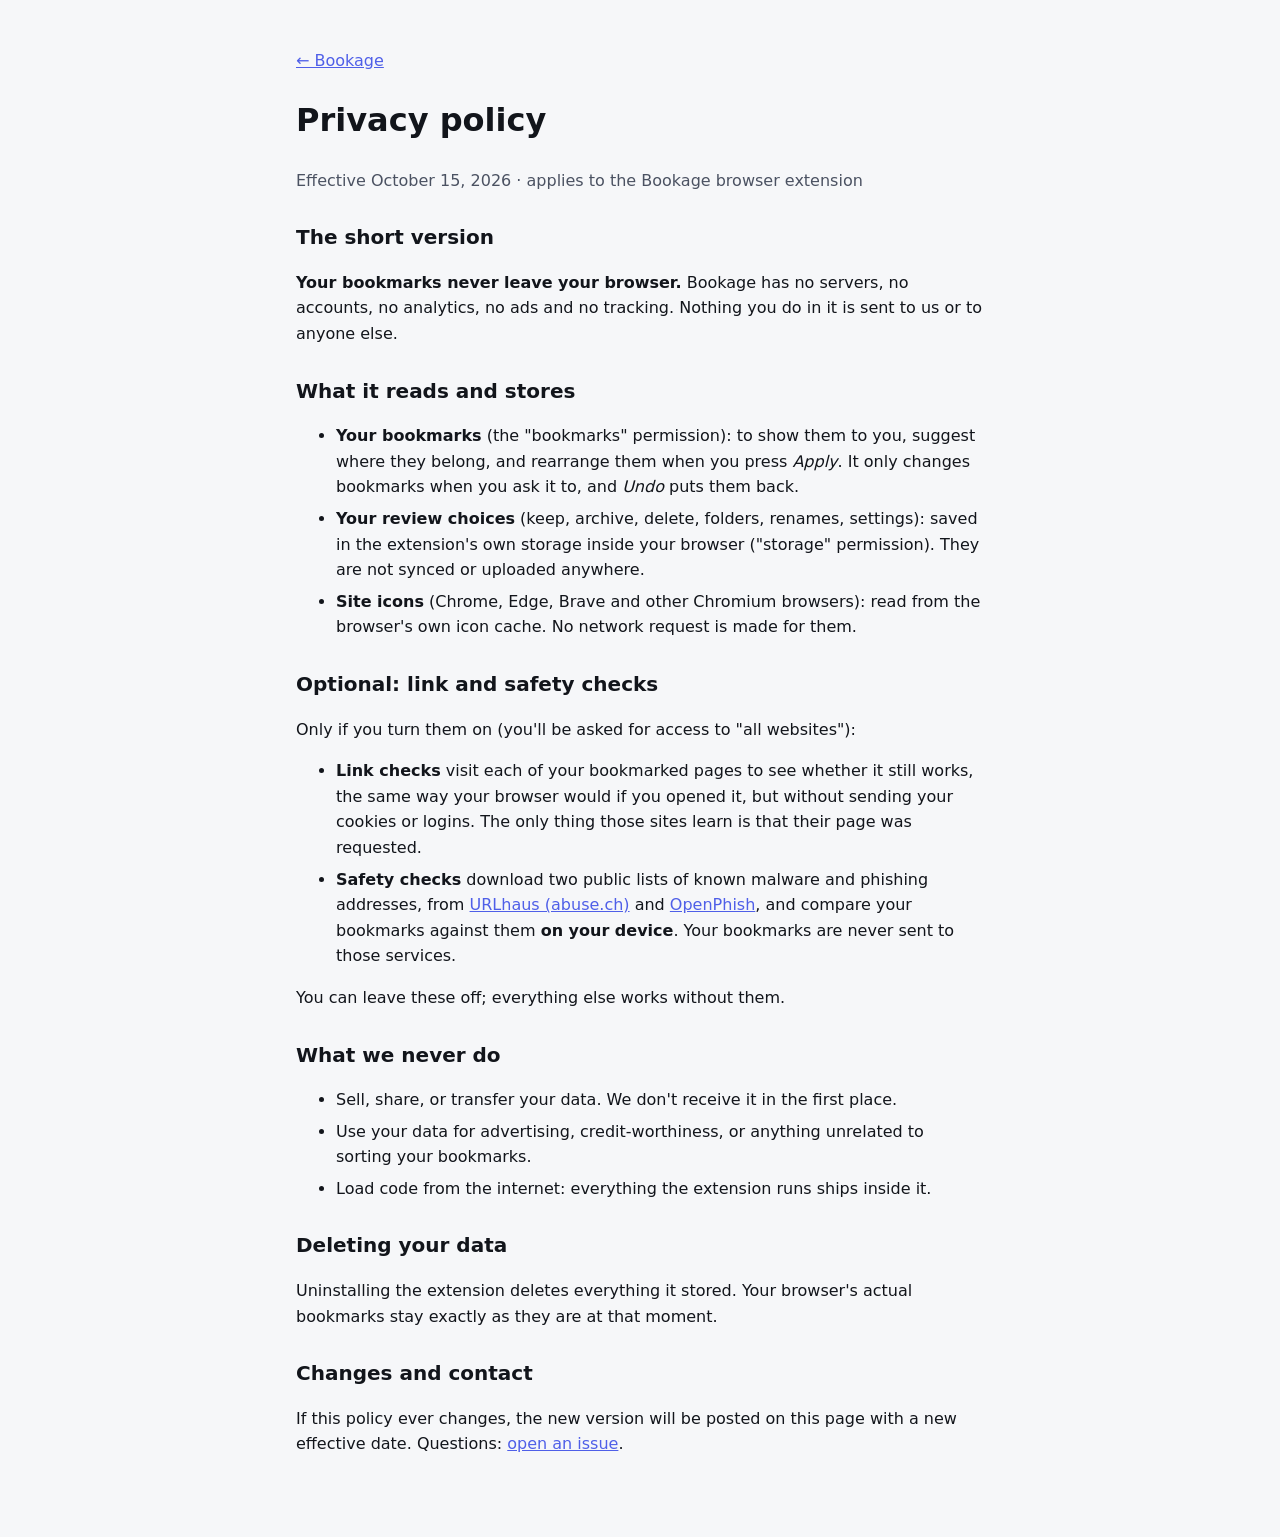
==== privacy.html @ 9f22aaba "Bookage website: landing page + privacy policy" ====
<!doctype html>
<html lang="en">
<head>
<meta charset="utf-8">
<meta name="viewport" content="width=device-width, initial-scale=1">
<title>Privacy policy · Bookage</title>
<link rel="stylesheet" href="site.css">
<link rel="icon" href="logo.svg" type="image/svg+xml">
</head>
<body>
<main class="doc">
  <p><a href="index.html">← Bookage</a></p>
  <h1>Privacy policy</h1>
  <p class="muted">Effective October 15, 2026 · applies to the Bookage browser extension</p>

  <h2>The short version</h2>
  <p><b>Your bookmarks never leave your browser.</b> Bookage has no servers, no accounts, no analytics,
    no ads and no tracking. Nothing you do in it is sent to us or to anyone else.</p>

  <h2>What it reads and stores</h2>
  <ul>
    <li><b>Your bookmarks</b> (the "bookmarks" permission): to show them to you, suggest where they belong, and
      rearrange them when you press <i>Apply</i>. It only changes bookmarks when you ask it to, and <i>Undo</i> puts them back.</li>
    <li><b>Your review choices</b> (keep, archive, delete, folders, renames, settings): saved in the extension's own
      storage inside your browser ("storage" permission). They are not synced or uploaded anywhere.</li>
    <li><b>Site icons</b> (Chrome, Edge, Brave and other Chromium browsers): read from the browser's own icon cache.
      No network request is made for them.</li>
  </ul>

  <h2>Optional: link and safety checks</h2>
  <p>Only if you turn them on (you'll be asked for access to "all websites"):</p>
  <ul>
    <li><b>Link checks</b> visit each of your bookmarked pages to see whether it still works, the same way your browser
      would if you opened it, but without sending your cookies or logins. The only thing those sites learn is that
      their page was requested.</li>
    <li><b>Safety checks</b> download two public lists of known malware and phishing addresses, from
      <a href="https://urlhaus.abuse.ch/">URLhaus (abuse.ch)</a> and <a href="https://openphish.com/">OpenPhish</a>,
      and compare your bookmarks against them <b>on your device</b>. Your bookmarks are never sent to those services.</li>
  </ul>
  <p>You can leave these off; everything else works without them.</p>

  <h2>What we never do</h2>
  <ul>
    <li>Sell, share, or transfer your data. We don't receive it in the first place.</li>
    <li>Use your data for advertising, credit-worthiness, or anything unrelated to sorting your bookmarks.</li>
    <li>Load code from the internet: everything the extension runs ships inside it.</li>
  </ul>

  <h2>Deleting your data</h2>
  <p>Uninstalling the extension deletes everything it stored. Your browser's actual bookmarks stay exactly as they are at that moment.</p>

  <h2>Changes and contact</h2>
  <p>If this policy ever changes, the new version will be posted on this page with a new effective date.
    Questions: <a href="https://github.com/MykulCarr/bookage-site/issues">open an issue</a>.</p>
</main>
</body>
</html>
---- site.css ----
:root { color-scheme: dark; --bg: #0a0b0e; --panel: #15181e; --border: #2c323e; --text: #e8eaef; --muted: #a2a8b6; --accent: #8b96ff; }
@media (prefers-color-scheme: light) { :root { color-scheme: light; --bg: #f6f7f9; --panel: #fff; --border: #e5e7ec; --text: #12151b; --muted: #4b5262; --accent: #4f5fe8; } }
* { box-sizing: border-box; }
body { margin: 0; background: var(--bg); color: var(--text); font: 16px/1.6 "Segoe UI", system-ui, -apple-system, Roboto, sans-serif; }
a { color: var(--accent); }
.hero { text-align: center; padding: 64px 16px 40px; max-width: 760px; margin: 0 auto; }
.hero img { filter: drop-shadow(0 8px 24px rgba(0,0,0,.35)); }
.hero h1 { font-size: clamp(32px, 6vw, 48px); margin: 12px 0 8px; letter-spacing: -.02em; }
.lead { color: var(--muted); font-size: 18px; margin: 0 auto 20px; }
.badges { display: flex; flex-wrap: wrap; gap: 8px; justify-content: center; }
.badges span { border: 1px solid var(--border); border-radius: 999px; padding: 4px 12px; font-size: 13px; color: var(--muted); }
.soon { display: inline-block; margin-top: 12px; padding: 10px 18px; border-radius: 10px; background: var(--accent); color: #0a0b0e; font-weight: 600; }
.features { display: grid; grid-template-columns: repeat(auto-fit, minmax(min(260px, 100%), 1fr)); gap: 14px; max-width: 1000px; margin: 0 auto; padding: 0 16px 48px; }
.features section { background: var(--panel); border: 1px solid var(--border); border-radius: 14px; padding: 18px 20px; }
.features h2 { font-size: 17px; margin: 0 0 6px; }
.features p { margin: 0; color: var(--muted); }
.doc { max-width: 720px; margin: 0 auto; padding: 32px 16px 64px; }
.doc h2 { margin-top: 28px; font-size: 20px; }
.doc li { margin: 6px 0; }
.muted { color: var(--muted); }
footer { text-align: center; color: var(--muted); padding: 24px 16px 40px; font-size: 14px; }
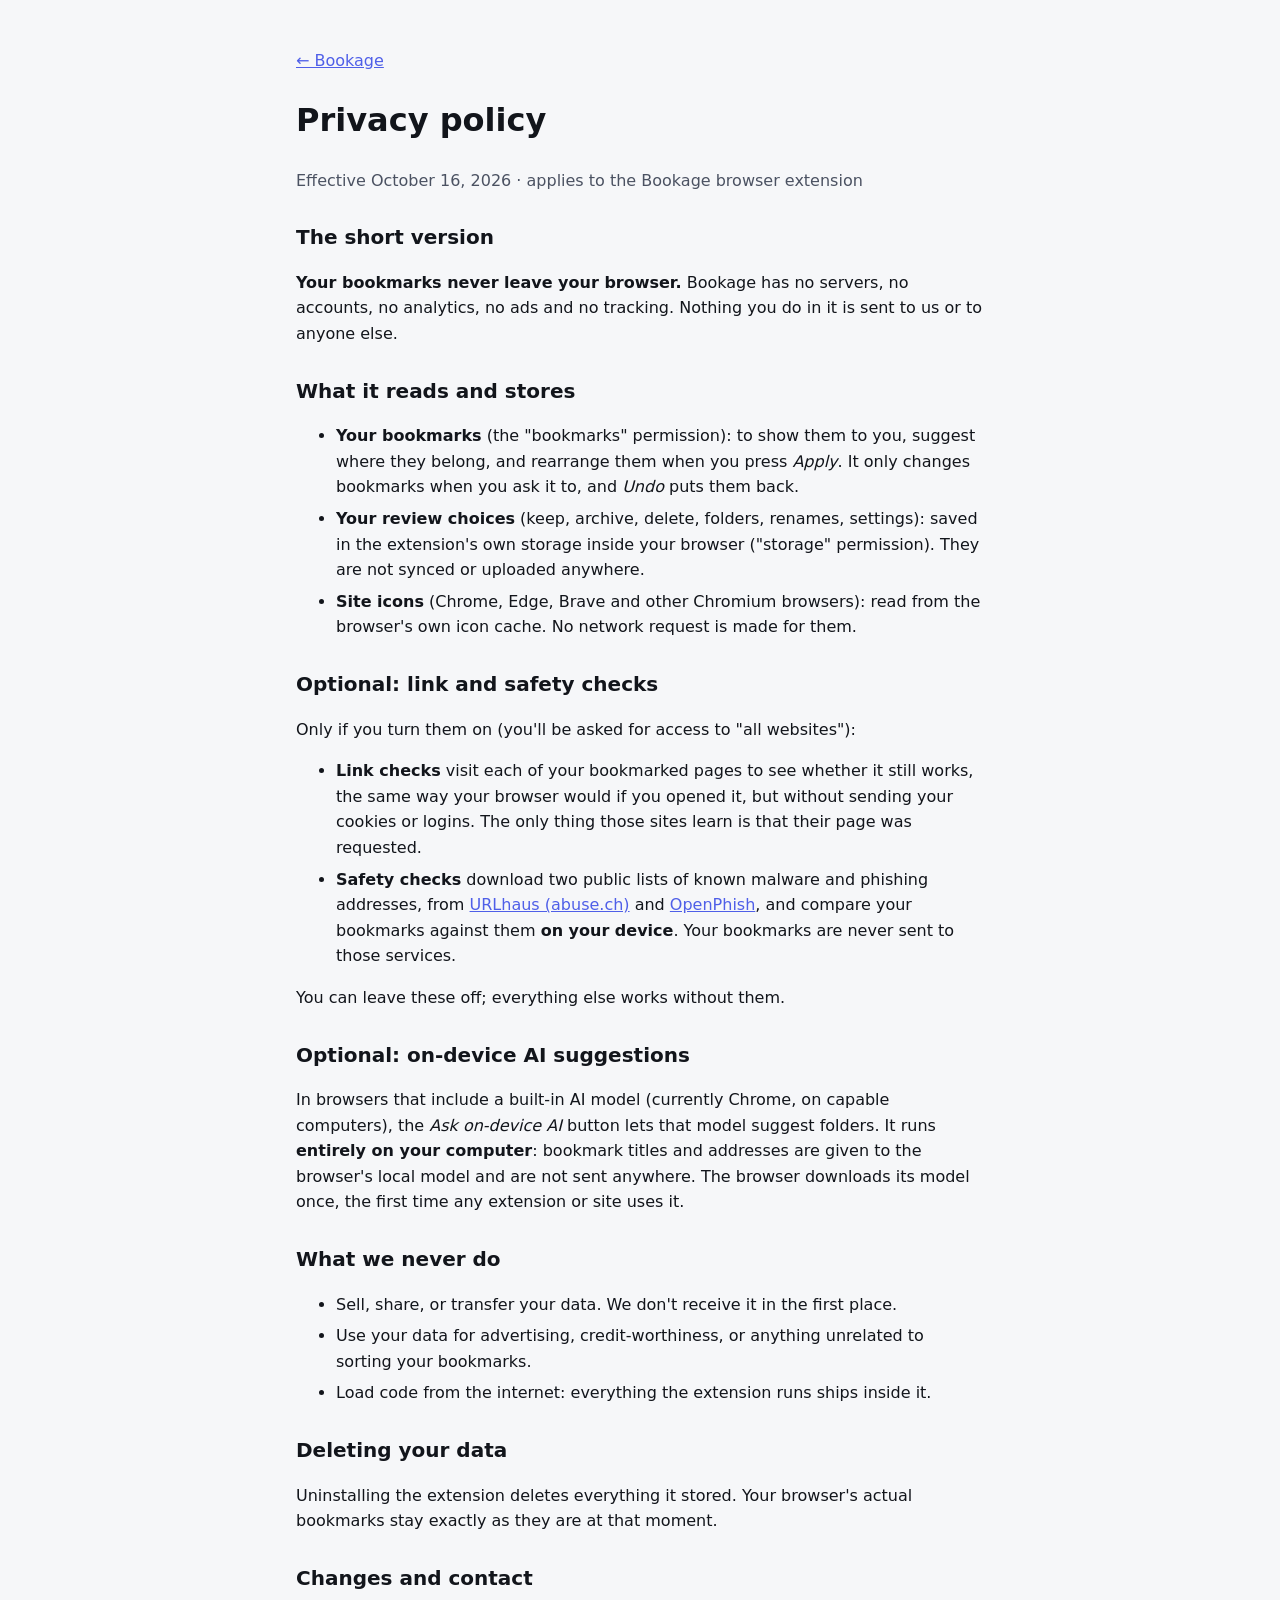
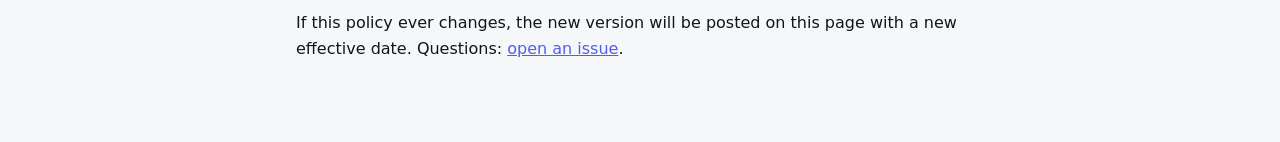
==== commit 4773e63e: "Privacy policy: optional on-device AI suggestions (runs locally) Co-Authored-By: Claude Opus 5.5 <no" ====
--- a/privacy.html
+++ b/privacy.html
@@ -11,7 +11,7 @@
 <main class="doc">
   <p><a href="index.html">← Bookage</a></p>
   <h1>Privacy policy</h1>
-  <p class="muted">Effective October 15, 2026 · applies to the Bookage browser extension</p>
+  <p class="muted">Effective October 16, 2026 · applies to the Bookage browser extension</p>
 
   <h2>The short version</h2>
   <p><b>Your bookmarks never leave your browser.</b> Bookage has no servers, no accounts, no analytics,
@@ -39,6 +39,12 @@
   </ul>
   <p>You can leave these off; everything else works without them.</p>
 
+  <h2>Optional: on-device AI suggestions</h2>
+  <p>In browsers that include a built-in AI model (currently Chrome, on capable computers), the
+    <i>Ask on-device AI</i> button lets that model suggest folders. It runs <b>entirely on your computer</b>:
+    bookmark titles and addresses are given to the browser's local model and are not sent anywhere.
+    The browser downloads its model once, the first time any extension or site uses it.</p>
+
   <h2>What we never do</h2>
   <ul>
     <li>Sell, share, or transfer your data. We don't receive it in the first place.</li>
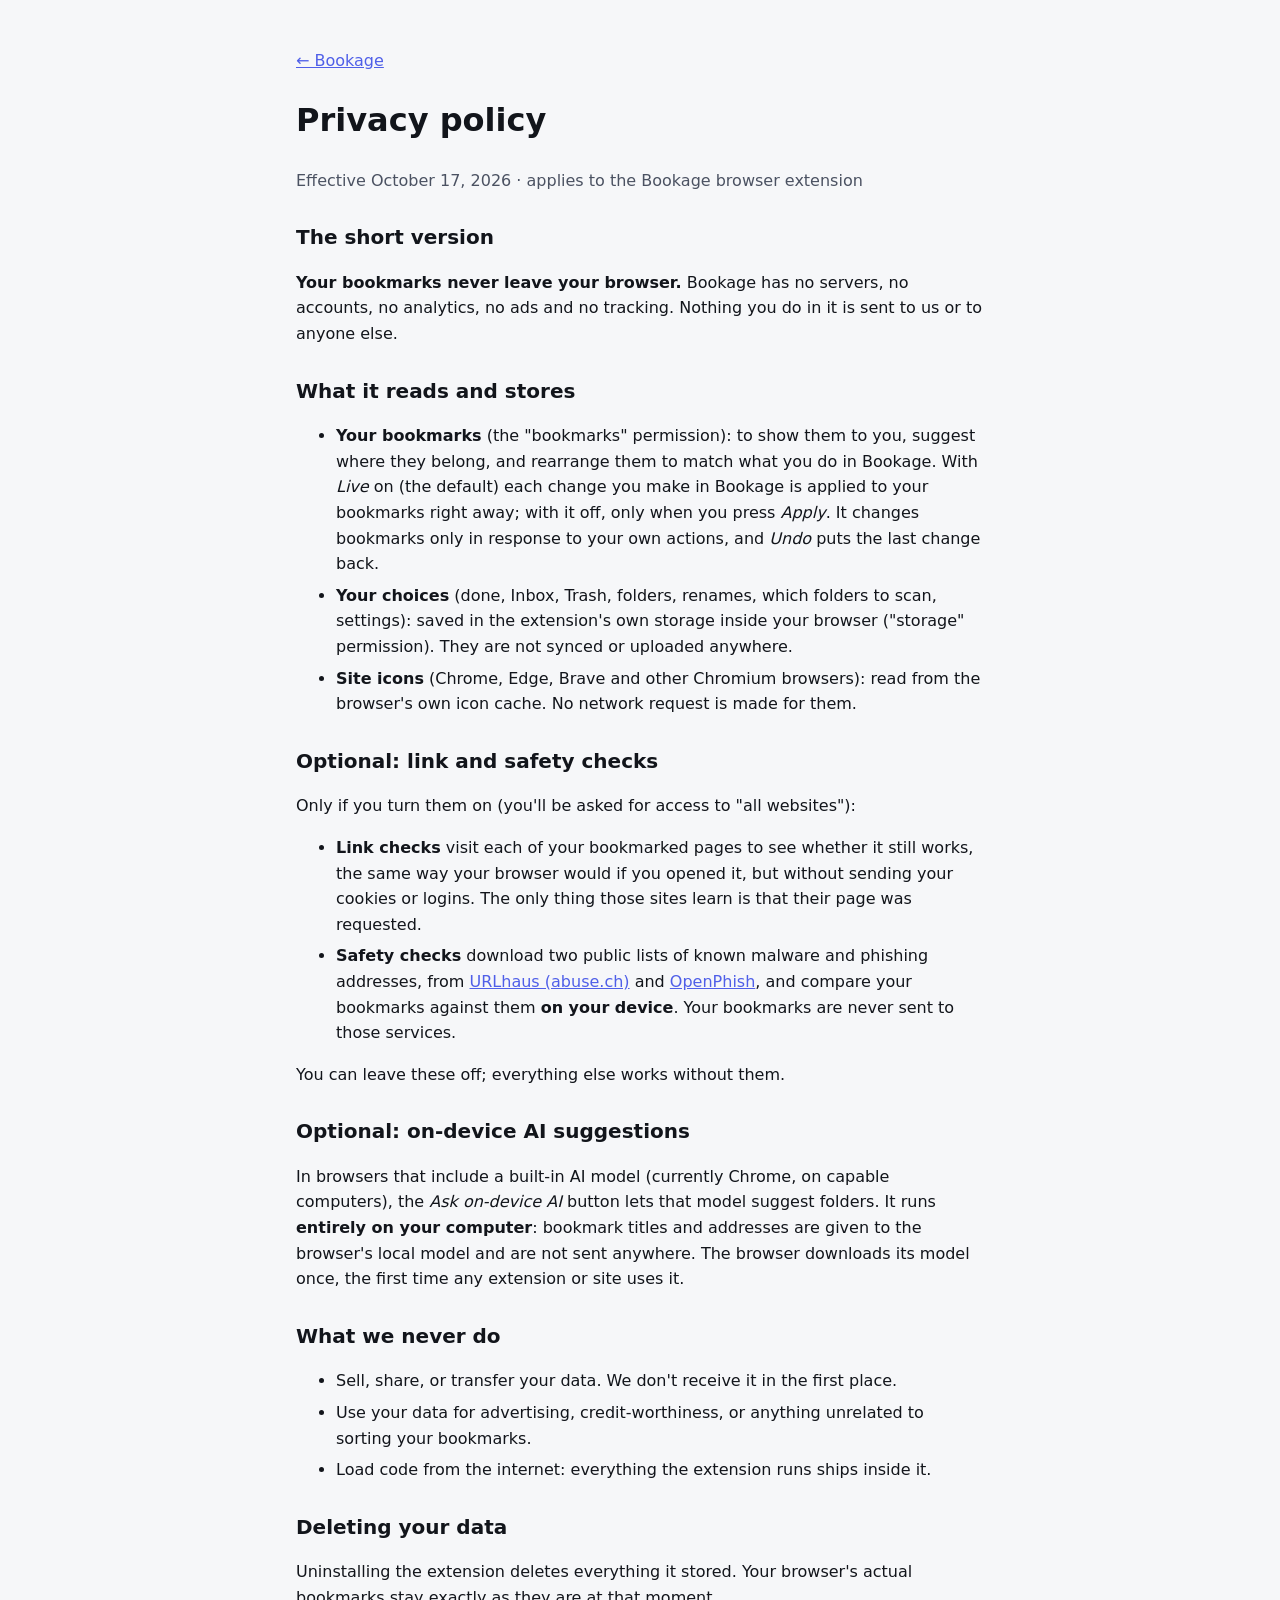
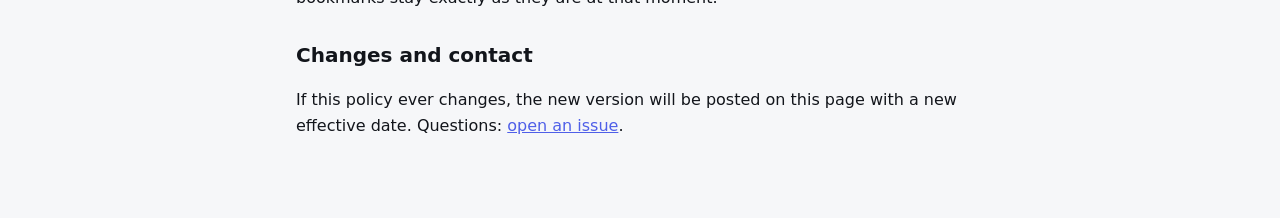
==== commit 46f23c5e: "Bookage 0.3.0: real bookmark manager features (drag and drop, live), Inbox and Trash, choose what's " ====
--- a/privacy.html
+++ b/privacy.html
@@ -11,7 +11,7 @@
 <main class="doc">
   <p><a href="index.html">← Bookage</a></p>
   <h1>Privacy policy</h1>
-  <p class="muted">Effective October 16, 2026 · applies to the Bookage browser extension</p>
+  <p class="muted">Effective October 17, 2026 · applies to the Bookage browser extension</p>
 
   <h2>The short version</h2>
   <p><b>Your bookmarks never leave your browser.</b> Bookage has no servers, no accounts, no analytics,
@@ -20,8 +20,10 @@
   <h2>What it reads and stores</h2>
   <ul>
     <li><b>Your bookmarks</b> (the "bookmarks" permission): to show them to you, suggest where they belong, and
-      rearrange them when you press <i>Apply</i>. It only changes bookmarks when you ask it to, and <i>Undo</i> puts them back.</li>
-    <li><b>Your review choices</b> (keep, archive, delete, folders, renames, settings): saved in the extension's own
+      rearrange them to match what you do in Bookage. With <i>Live</i> on (the default) each change you make in Bookage is
+      applied to your bookmarks right away; with it off, only when you press <i>Apply</i>. It changes bookmarks only in
+      response to your own actions, and <i>Undo</i> puts the last change back.</li>
+    <li><b>Your choices</b> (done, Inbox, Trash, folders, renames, which folders to scan, settings): saved in the extension's own
       storage inside your browser ("storage" permission). They are not synced or uploaded anywhere.</li>
     <li><b>Site icons</b> (Chrome, Edge, Brave and other Chromium browsers): read from the browser's own icon cache.
       No network request is made for them.</li>
--- a/site.css
+++ b/site.css
@@ -9,7 +9,8 @@
 .lead { color: var(--muted); font-size: 18px; margin: 0 auto 20px; }
 .badges { display: flex; flex-wrap: wrap; gap: 8px; justify-content: center; }
 .badges span { border: 1px solid var(--border); border-radius: 999px; padding: 4px 12px; font-size: 13px; color: var(--muted); }
-.soon { display: inline-block; margin-top: 12px; padding: 10px 18px; border-radius: 10px; background: var(--accent); color: #0a0b0e; font-weight: 600; }
+.soon { display: inline-block; margin-top: 12px; padding: 10px 18px; border-radius: 10px; background: var(--accent); color: #0a0b0e; font-weight: 600; text-decoration: none; }
+.soon:hover { filter: brightness(1.1); }
 .features { display: grid; grid-template-columns: repeat(auto-fit, minmax(min(260px, 100%), 1fr)); gap: 14px; max-width: 1000px; margin: 0 auto; padding: 0 16px 48px; }
 .features section { background: var(--panel); border: 1px solid var(--border); border-radius: 14px; padding: 18px 20px; }
 .features h2 { font-size: 17px; margin: 0 0 6px; }
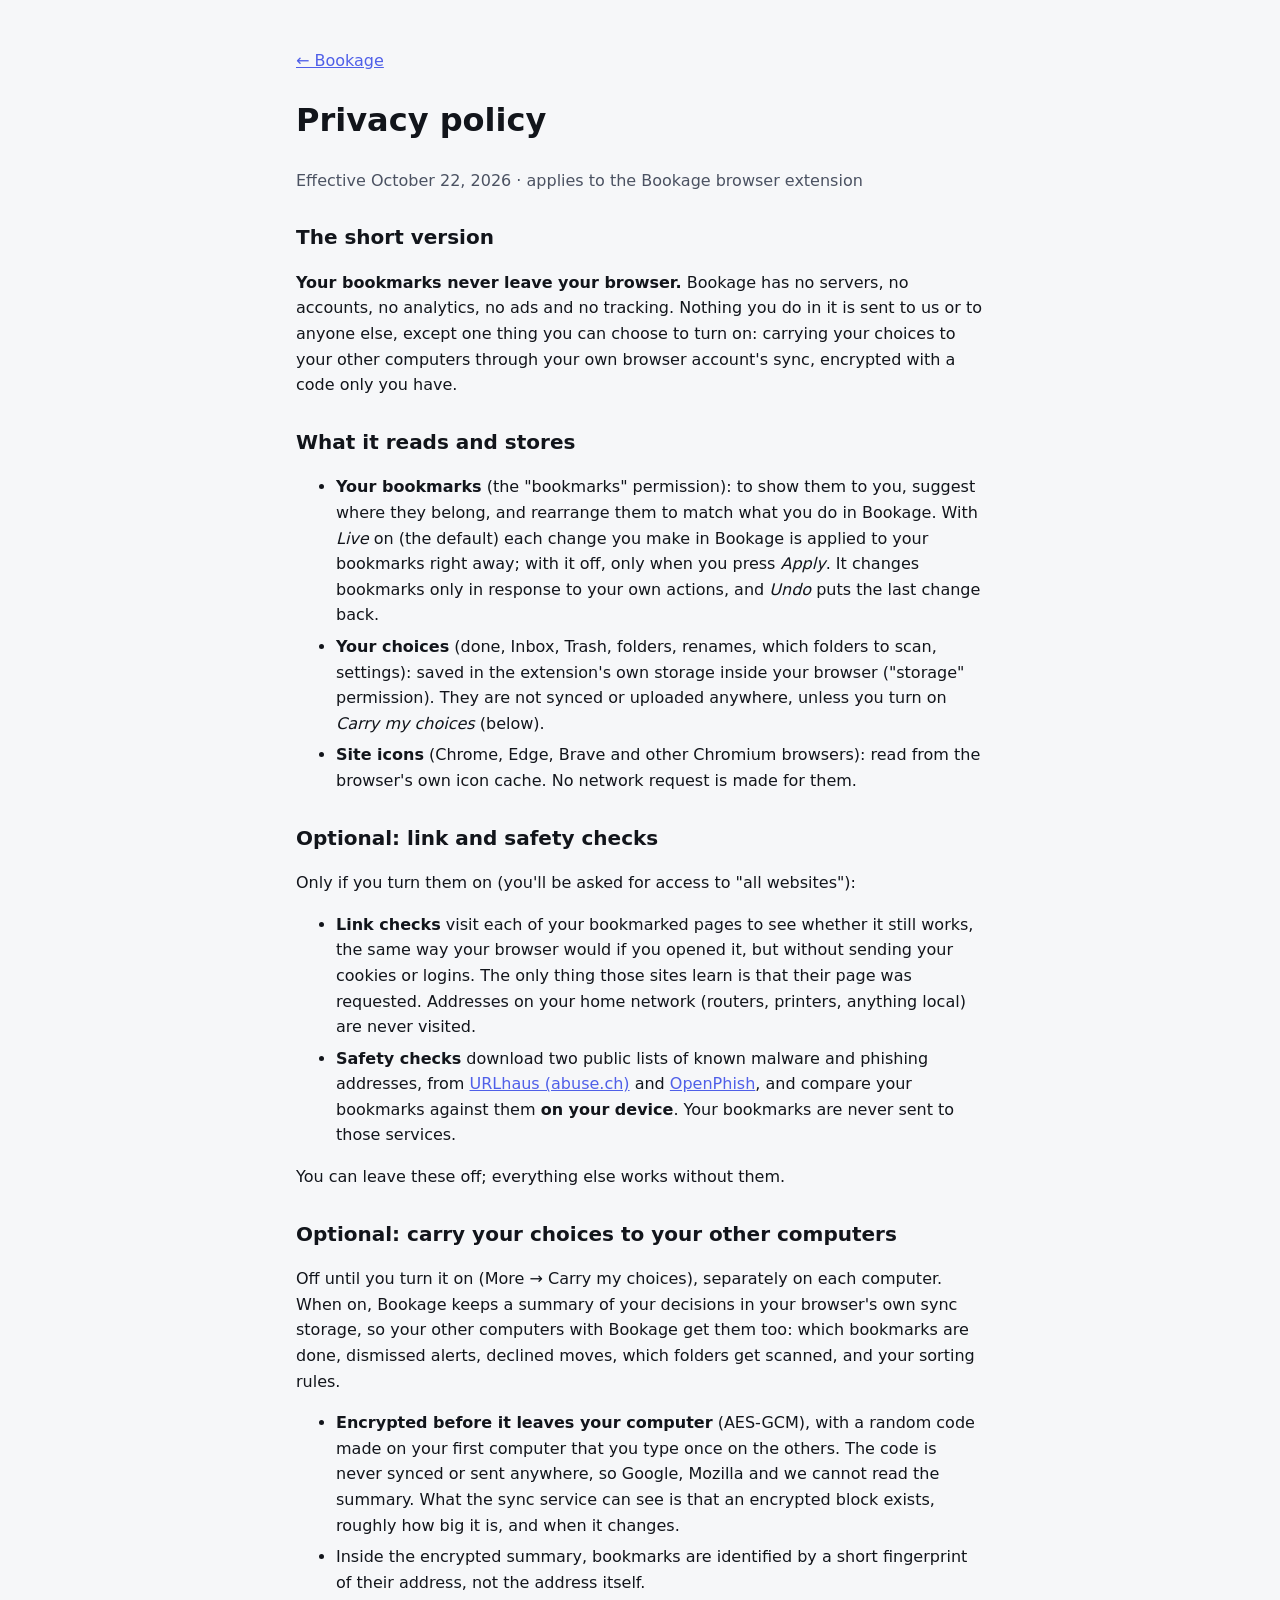
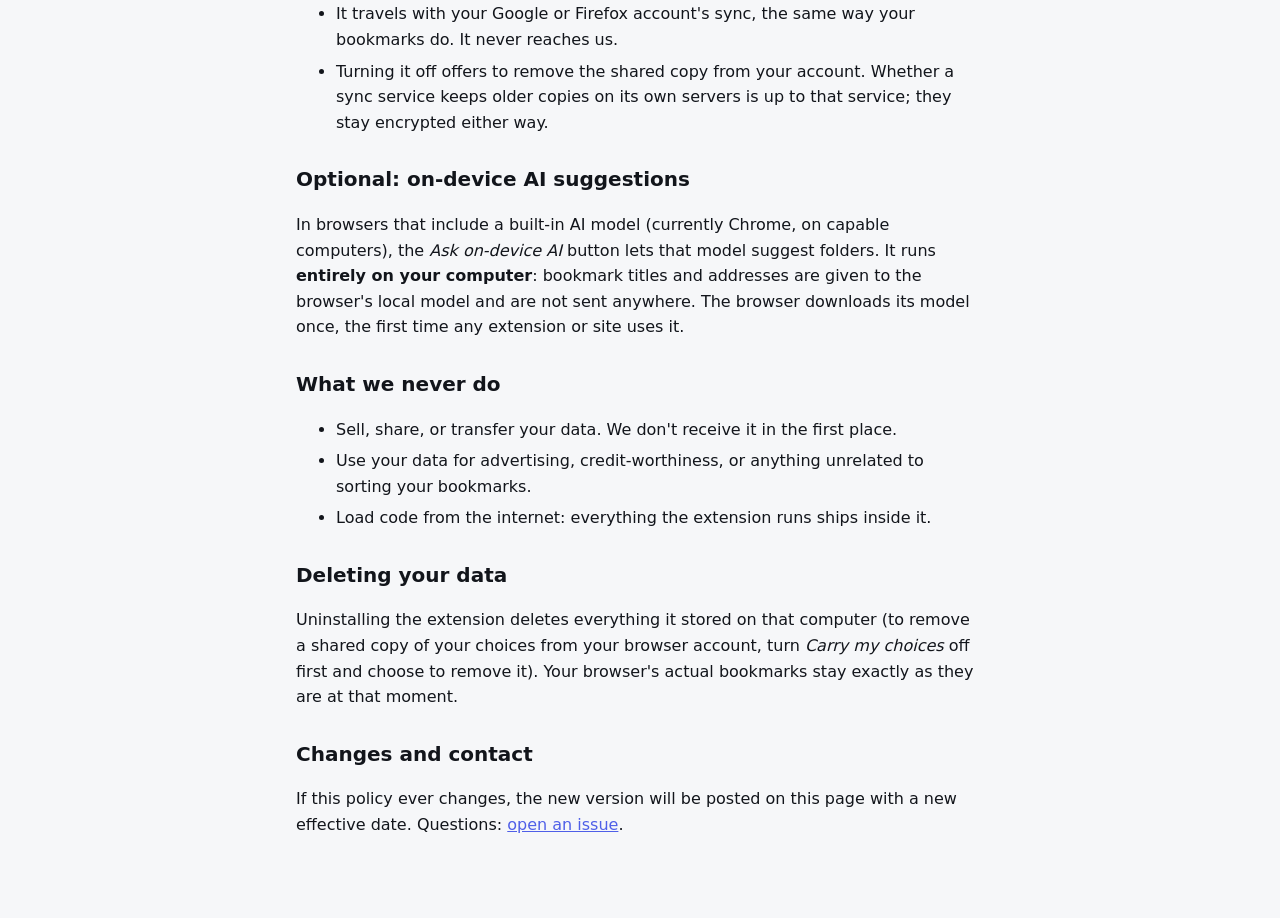
==== commit 945c969c: "Privacy policy: optional encrypted 'Carry my choices'; home-network addresses never checked Co-Autho" ====
--- a/privacy.html
+++ b/privacy.html
@@ -11,11 +11,12 @@
 <main class="doc">
   <p><a href="index.html">← Bookage</a></p>
   <h1>Privacy policy</h1>
-  <p class="muted">Effective October 17, 2026 · applies to the Bookage browser extension</p>
+  <p class="muted">Effective October 22, 2026 · applies to the Bookage browser extension</p>
 
   <h2>The short version</h2>
   <p><b>Your bookmarks never leave your browser.</b> Bookage has no servers, no accounts, no analytics,
-    no ads and no tracking. Nothing you do in it is sent to us or to anyone else.</p>
+    no ads and no tracking. Nothing you do in it is sent to us or to anyone else, except one thing you can choose to turn on:
+    carrying your choices to your other computers through your own browser account's sync, encrypted with a code only you have.</p>
 
   <h2>What it reads and stores</h2>
   <ul>
@@ -24,7 +25,8 @@
       applied to your bookmarks right away; with it off, only when you press <i>Apply</i>. It changes bookmarks only in
       response to your own actions, and <i>Undo</i> puts the last change back.</li>
     <li><b>Your choices</b> (done, Inbox, Trash, folders, renames, which folders to scan, settings): saved in the extension's own
-      storage inside your browser ("storage" permission). They are not synced or uploaded anywhere.</li>
+      storage inside your browser ("storage" permission). They are not synced or uploaded anywhere, unless you turn on
+      <i>Carry my choices</i> (below).</li>
     <li><b>Site icons</b> (Chrome, Edge, Brave and other Chromium browsers): read from the browser's own icon cache.
       No network request is made for them.</li>
   </ul>
@@ -34,12 +36,26 @@
   <ul>
     <li><b>Link checks</b> visit each of your bookmarked pages to see whether it still works, the same way your browser
       would if you opened it, but without sending your cookies or logins. The only thing those sites learn is that
-      their page was requested.</li>
+      their page was requested. Addresses on your home network (routers, printers, anything local) are never visited.</li>
     <li><b>Safety checks</b> download two public lists of known malware and phishing addresses, from
       <a href="https://urlhaus.abuse.ch/">URLhaus (abuse.ch)</a> and <a href="https://openphish.com/">OpenPhish</a>,
       and compare your bookmarks against them <b>on your device</b>. Your bookmarks are never sent to those services.</li>
   </ul>
   <p>You can leave these off; everything else works without them.</p>
+
+  <h2>Optional: carry your choices to your other computers</h2>
+  <p>Off until you turn it on (More → Carry my choices), separately on each computer. When on, Bookage keeps a summary of
+    your decisions in your browser's own sync storage, so your other computers with Bookage get them too: which bookmarks
+    are done, dismissed alerts, declined moves, which folders get scanned, and your sorting rules.</p>
+  <ul>
+    <li><b>Encrypted before it leaves your computer</b> (AES-GCM), with a random code made on your first computer that you
+      type once on the others. The code is never synced or sent anywhere, so Google, Mozilla and we cannot read the
+      summary. What the sync service can see is that an encrypted block exists, roughly how big it is, and when it changes.</li>
+    <li>Inside the encrypted summary, bookmarks are identified by a short fingerprint of their address, not the address itself.</li>
+    <li>It travels with your Google or Firefox account's sync, the same way your bookmarks do. It never reaches us.</li>
+    <li>Turning it off offers to remove the shared copy from your account. Whether a sync service keeps older copies on its
+      own servers is up to that service; they stay encrypted either way.</li>
+  </ul>
 
   <h2>Optional: on-device AI suggestions</h2>
   <p>In browsers that include a built-in AI model (currently Chrome, on capable computers), the
@@ -55,7 +71,7 @@
   </ul>
 
   <h2>Deleting your data</h2>
-  <p>Uninstalling the extension deletes everything it stored. Your browser's actual bookmarks stay exactly as they are at that moment.</p>
+  <p>Uninstalling the extension deletes everything it stored on that computer (to remove a shared copy of your choices from your browser account, turn <i>Carry my choices</i> off first and choose to remove it). Your browser's actual bookmarks stay exactly as they are at that moment.</p>
 
   <h2>Changes and contact</h2>
   <p>If this policy ever changes, the new version will be posted on this page with a new effective date.
--- a/site.css
+++ b/site.css
@@ -10,6 +10,7 @@
 .badges { display: flex; flex-wrap: wrap; gap: 8px; justify-content: center; }
 .badges span { border: 1px solid var(--border); border-radius: 999px; padding: 4px 12px; font-size: 13px; color: var(--muted); }
 .soon { display: inline-block; margin-top: 12px; padding: 10px 18px; border-radius: 10px; background: var(--accent); color: #0a0b0e; font-weight: 600; text-decoration: none; }
+.soon + .soon { margin-left: 8px; }
 .soon:hover { filter: brightness(1.1); }
 .features { display: grid; grid-template-columns: repeat(auto-fit, minmax(min(260px, 100%), 1fr)); gap: 14px; max-width: 1000px; margin: 0 auto; padding: 0 16px 48px; }
 .features section { background: var(--panel); border: 1px solid var(--border); border-radius: 14px; padding: 18px 20px; }
